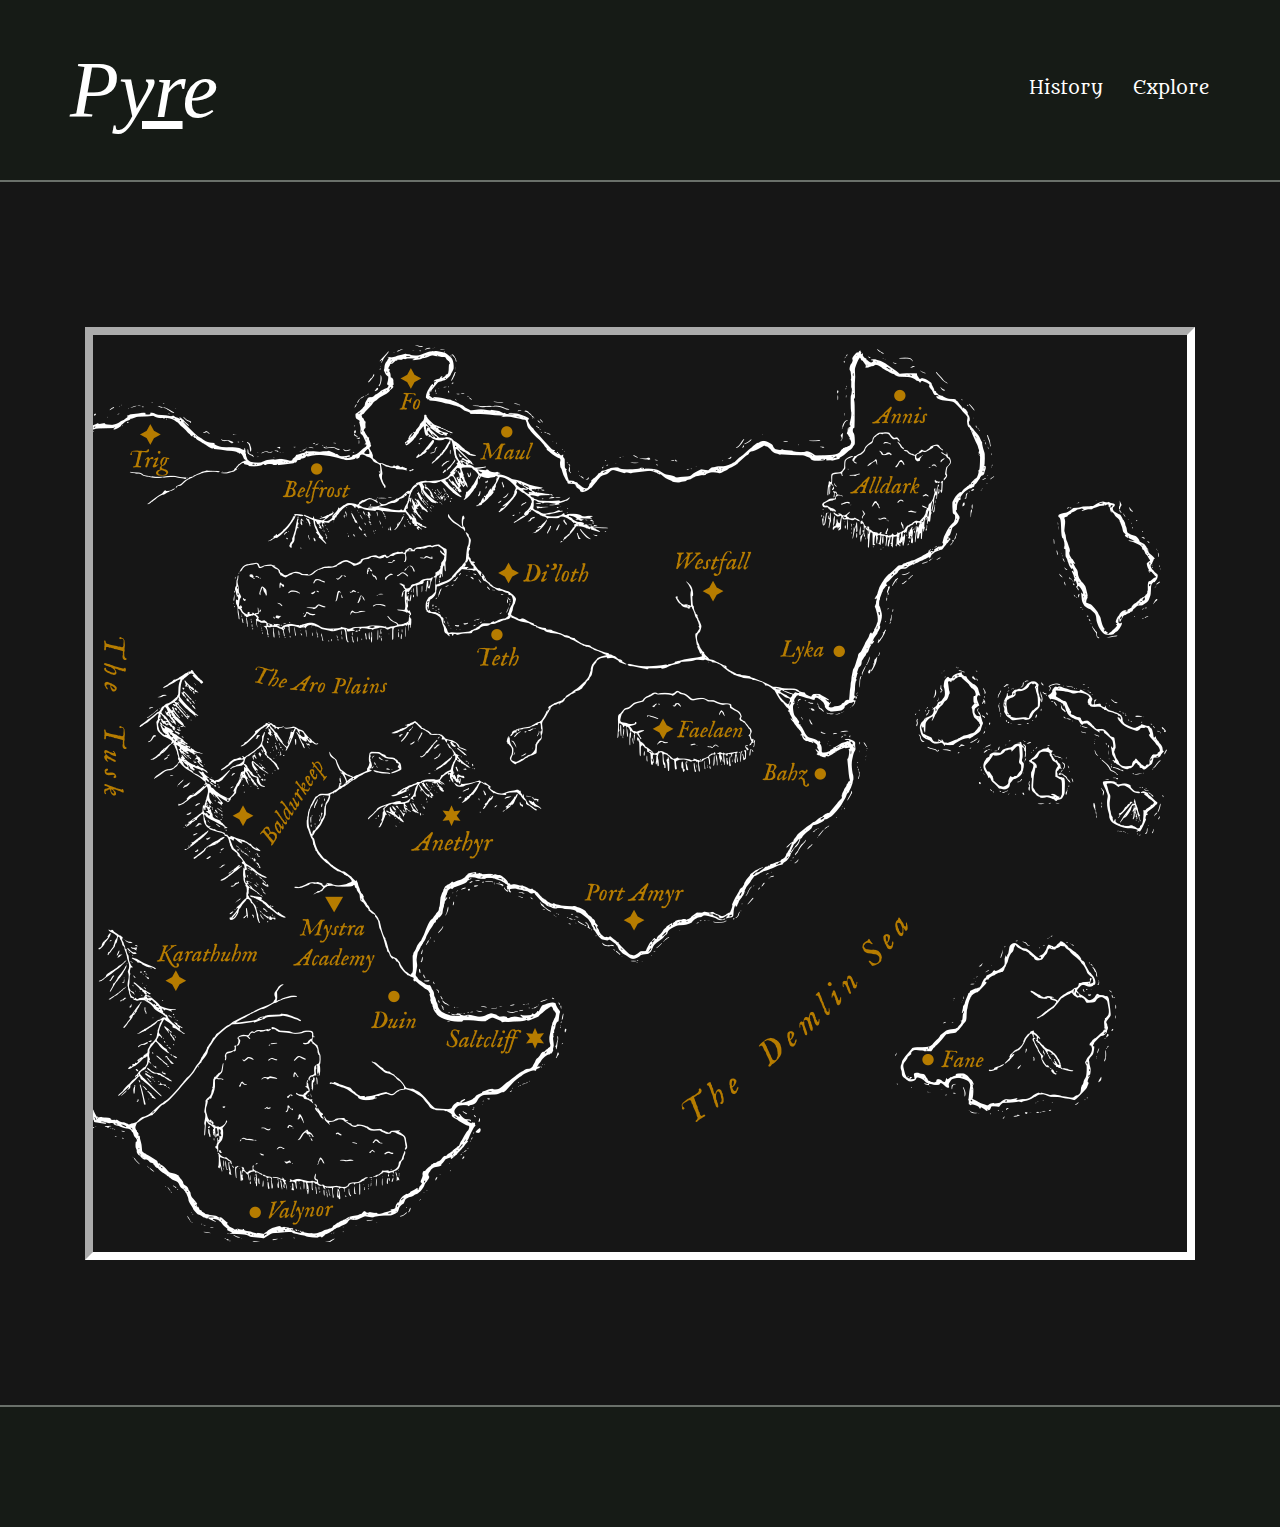
==== index.html @ 96d0a374 "full map and id" ====
<!DOCTYPE html>

<html lang="en">
  
<head>
  <meta name="viewport" content="width=device-width, initial-scale=1.0">
  <meta charset="utf-8">

  <link rel="preconnect" href="https://fonts.gstatic.com">
  <link href="https://fonts.googleapis.com/css2?family=IM+Fell+English&family=Metamorphous&family=Overlock&display=swap" rel="stylesheet"> 

  <title>Welcome to Pyre</title>
  <link rel="stylesheet" href="./style.css">
</head>

<body>
  <header>
    <div class="header-content">
      <h1 class="title">P<u>yr</u>e</h1>
      <ul class="nav-menu">
        <li class="nav-item">History</li>
        <li class="nav-item">Explore</li>
      </ul>
    </div>
  </header> 

  <main class="wrapper">
    <!-- Map element -->
    <div class="pyre-map-container">
      <img src="./images/WorldMapDark_Places(resize).png" class="pyre-map" usemap="#image-map">
      <map name="image-map">
        <area target="" id="trig" alt="trig" coords="22,72,97,139" shape="rect">
        <area target="" id="belfrost" alt="belfrost" coords="181,111,266,167" shape="rect">
        <area target="" id="fo" alt="Fo" coords="297,15,341,78" shape="rect">
        <area target="" id="maul" alt="Maul" coords="379,74,449,124" shape="rect">
        <area target="" id="annis" alt="annis" coords="772,35,845,91" shape="rect">
        <area target="" id="alldark" alt="alldark" coords="743,120,846,164" shape="rect">
        <area target="" id="diloth" alt="di'loth" coords="395,205,511,251" shape="rect">
        <area target="" id="westfall" alt="westfall" coords="569,199,672,269" shape="rect">
        <area target="" id="tusk" alt="tusk" coords="0,268,55,483" shape="rect">
        <area target="" id="aro" alt="aro" coords="134,307,331,375" shape="rect">
        <area target="" id="teth" alt="teth" coords="369,278,443,332" shape="rect">
        <area target="" id="lyka" alt="lyka" coords="667,282,774,326" shape="rect">
        <area target="" id="baldurkeep" alt="baldurkeep" coords="214,398,122,472,187,519,251,422,251,422" shape="poly">
        <area target="" id="anethyr" alt="anethyr" coords="304,450,416,525" shape="rect">
        <area target="" id="faelaen" alt="faelaen" coords="552,366,658,402" shape="rect">
        <area target="" id="bahz" alt="bahz" coords="661,411,746,450" shape="rect">
        <area target="" id="karathuhm" alt="karathuhm" coords="59,594,172,653" shape="rect">
        <area target="" id="mystra" alt="mystra" coords="196,542,287,633" shape="rect">
        <area target="" id="duin" alt="duin" coords="273,640,330,689" shape="rect">
        <area target="" id="saltcliff" alt="saltcliff" coords="344,672,459,719" shape="rect">
        <area target="" id="portAmyr" alt="portAmyr" coords="476,522,605,593" shape="rect">
        <area target="" id="fane" alt="fane" coords="819,696,906,736" shape="rect">
        <area target="" id="valynor" alt="valynor" coords="144,841,253,890" shape="rect">
        <area target="" id="demlinSea" alt="demlinSea" coords="804,540,560,745,609,814,847,592" shape="poly">
      </map>
    </div>
    <!-- Popup -->
    <div class="popup">
      
    </div>
    <div class="popup-bg">
      
    </div>
  </main>
  <footer>

  </footer>
<script src="app.js"></script>
<script src="imageMapResizer.min.js"></script>
<script>imageMapResize();</script>
</body>
</html>
---- style.css ----
/* Body Font - Overlock   */

/* HOMEPAGE */


.wrapper{
    margin-right: auto; 
    margin-left:  auto; 
    max-width: 1140px;
}

body{
    margin: 0px;
    background-color: #161616;
    color: white;
}

header{
    display: flex;
    background-color: #161b16;
    background-image: url("./images/WorldMapDark_Empty_opacity10.svg");
    background-repeat: no-repeat;
    background-size: 175rem;
    background-position: center;
    height: 180px;
    border-bottom: 2px solid #6a706a;
    align-items: center;
}

.header-content{
    display: flex;
    margin-right: auto; 
    margin-left:  auto; 
    width: 1180px;
    align-items: center;
    justify-content: space-between;
}

.title{
    margin:0 20px;
    font-family: 'IM Fell English', serif;
    font-size: 80px;
    font-style:italic;
    font-weight:lighter;
}

.nav-menu{
    display:flex;
    margin: 0 20px;
}

.nav-item{
    list-style: none;
    font-family: 'Metamorphous', cursive;
    margin-left: 30px;
    font-size: 18px;
    border-bottom: 4px solid transparent;
}

.nav-item:hover{
    list-style: none;
    font-family: 'Metamorphous', cursive;
    margin-left: 30px;
    font-size: 18px;
    cursor: pointer;
    border-bottom: 4px solid #b67c00;
}

p{
    font-family: 'Overlock', cursive;
    font-size: 18px;
}

footer{
    display: flex;
    background-color: #161b16;
    background-image: url("./images/WorldMapDark_Empty_opacity10.svg");
    background-repeat: no-repeat;
    background-size: 150rem;
    background-position: right;
    height: 120px;
    border-top: 2px solid #6a706a;
    align-items: center;
}

.pyre-map-container{    
    display: flex;
    margin: 140px 30px;
    justify-content: center;
}

.pyre-map{
    max-width: 100%;
    margin: 5px;
    padding:10px 20px 10px 0;
    border: 8px inset white;
}

area{
    cursor:pointer;
}
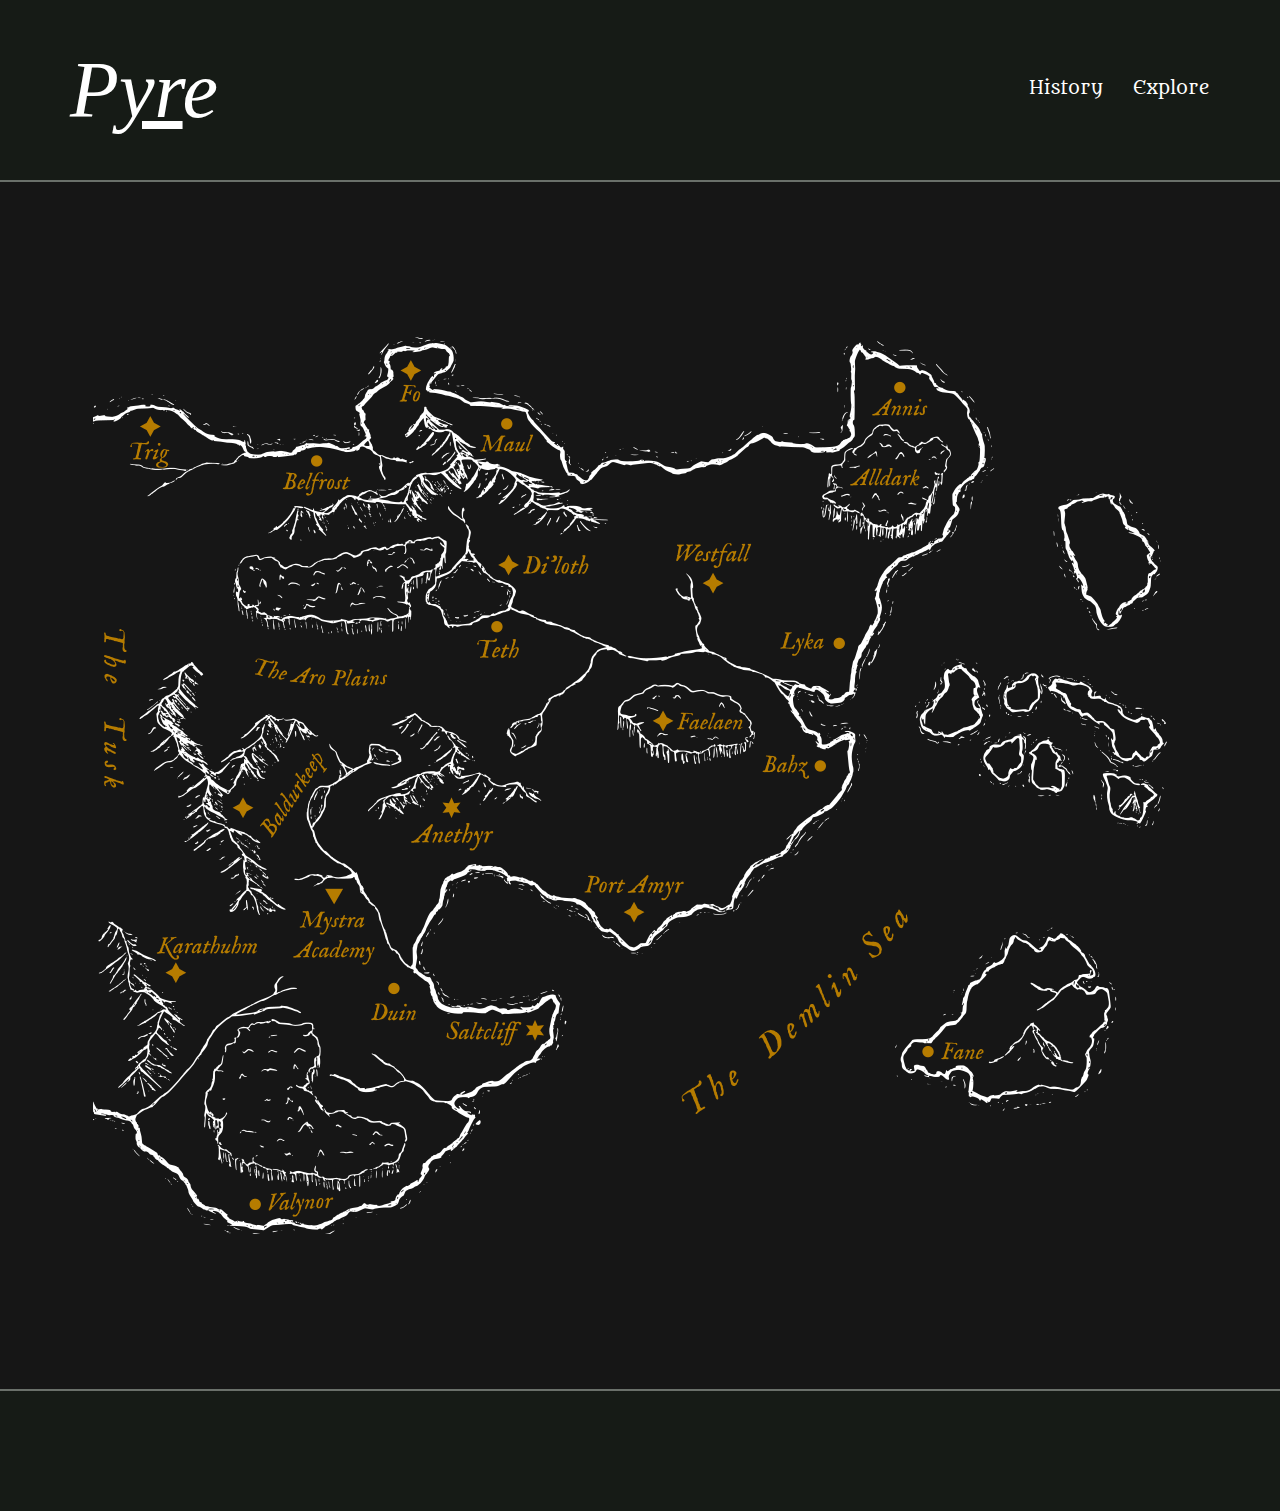
==== commit f2779116: "popup working" ====
--- a/index.html
+++ b/index.html
@@ -56,11 +56,22 @@
       </map>
     </div>
     <!-- Popup -->
-    <div class="popup">
-      
-    </div>
-    <div class="popup-bg">
-      
+    <div class="popup-overlay">
+      <div class="popup">
+        <h4 id="close-btn">X</h4>
+        <h3>Test</h3> 
+        <p>Lorem ipsum dolor sit amet, consectetur adipiscing elit, sed do eiusmod 
+          tempor incididunt ut labore et dolore magna aliqua. At lectus urna duis 
+          convallis convallis tellus id. Odio tempor orci dapibus ultrices. Duis ut
+          diam quam nulla porttitor massa. Rhoncus aenean vel elit scelerisque mauris 
+          pellentesque. At consectetur lorem donec massa sapien. Velit ut tortor pretium 
+          viverra suspendisse potenti. Justo laoreet sit amet cursus sit amet. Nam 
+          libero justo laoreet sit amet cursus sit amet. A diam maecenas sed enim ut. 
+          Cursus vitae congue mauris rhoncus aenean vel elit. Morbi tristique senectus 
+          et netus et. Lacus suspendisse faucibus interdum posuere lorem ipsum. 
+          Pellentesque habitant morbi tristique senectus et netus et malesuada fames. 
+          Enim tortor at auctor urna nunc. Facilisi etiam dignissim diam quis enim.</p>
+      </div>
     </div>
   </main>
   <footer>
--- a/style.css
+++ b/style.css
@@ -66,6 +66,12 @@
     border-bottom: 4px solid #b67c00;
 }
 
+h3{
+    font-family: 'Metamorphous', cursive;
+    color: #b67c00;
+    font-size: 1.3em;
+}
+
 p{
     font-family: 'Overlock', cursive;
     font-size: 18px;
@@ -83,9 +89,10 @@
     align-items: center;
 }
 
+/* Map Section */
 .pyre-map-container{    
     display: flex;
-    margin: 140px 30px;
+    margin: 140px 10px;
     justify-content: center;
 }
 
@@ -93,10 +100,47 @@
     max-width: 100%;
     margin: 5px;
     padding:10px 20px 10px 0;
-    border: 8px inset white;
+    /* border: 8px inset white; */
 }
 
 area{
     cursor:pointer;
 }
 
+/* Popup and Overlay */
+
+.popup-overlay{
+    display: flex;
+    justify-content: center;
+    align-items: center;
+    position: fixed;
+    width: 100%;
+    height: 100vh;
+    top: 0;
+    left: 0;
+    background-color:rgba(0,0,0,.5);
+    visibility: hidden;
+}
+
+.overlay-active{
+    visibility: visible;
+}
+
+.popup{
+    background-color: #242424;
+    color: white;
+    width: 30%;
+    height: auto;
+    padding: 5px 45px 50px 45px;
+    border-radius: 2%;
+    border: 1px;
+    border-color: white;
+    box-shadow: 0 4px 8px 0 rgba(0,0,0,0.2),0 6px 20px 0 rgba(0,0,0,0.19);
+}
+
+#close-btn{
+    font-family: sans-serif;
+    text-align: right;
+    color: rgb(180, 180, 180);
+    cursor: pointer;
+}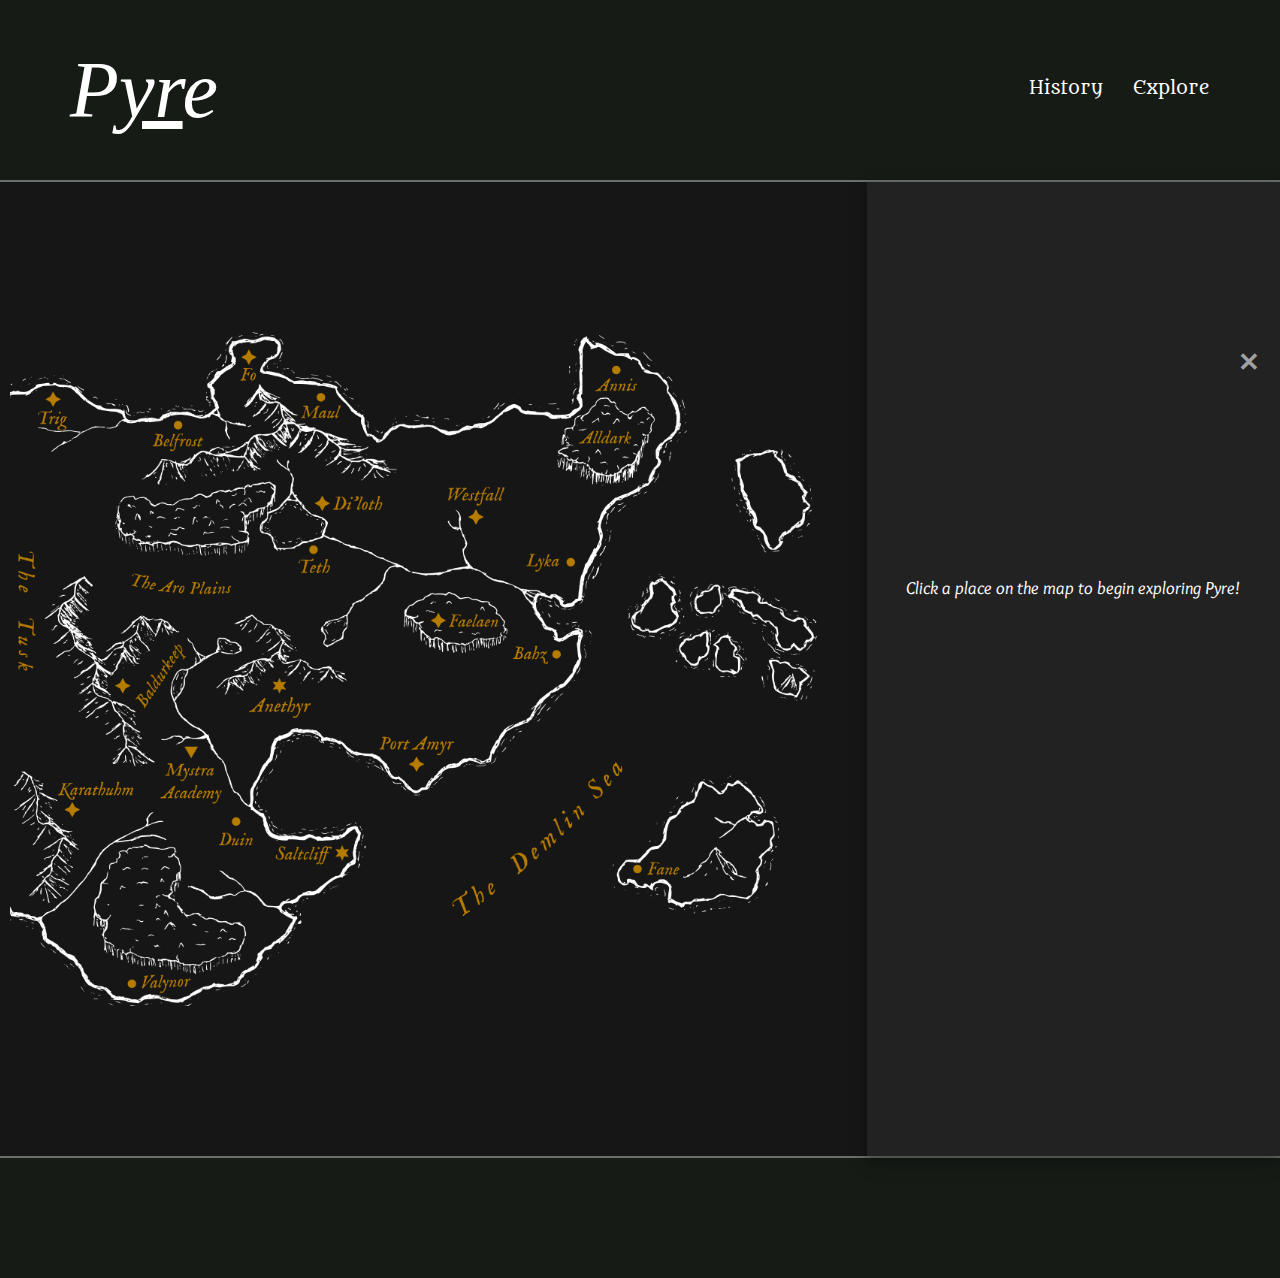
==== commit 8ce152c6: "removed popups, now content displays as sidebar" ====
--- a/index.html
+++ b/index.html
@@ -55,23 +55,13 @@
         <area target="" id="demlinSea" alt="demlinSea" coords="804,540,560,745,609,814,847,592" shape="poly">
       </map>
     </div>
-    <!-- Popup -->
-    <div class="popup-overlay">
-      <div class="popup">
-        <h4 id="close-btn">X</h4>
-        <h3>Test</h3> 
-        <p>Lorem ipsum dolor sit amet, consectetur adipiscing elit, sed do eiusmod 
-          tempor incididunt ut labore et dolore magna aliqua. At lectus urna duis 
-          convallis convallis tellus id. Odio tempor orci dapibus ultrices. Duis ut
-          diam quam nulla porttitor massa. Rhoncus aenean vel elit scelerisque mauris 
-          pellentesque. At consectetur lorem donec massa sapien. Velit ut tortor pretium 
-          viverra suspendisse potenti. Justo laoreet sit amet cursus sit amet. Nam 
-          libero justo laoreet sit amet cursus sit amet. A diam maecenas sed enim ut. 
-          Cursus vitae congue mauris rhoncus aenean vel elit. Morbi tristique senectus 
-          et netus et. Lacus suspendisse faucibus interdum posuere lorem ipsum. 
-          Pellentesque habitant morbi tristique senectus et netus et malesuada fames. 
-          Enim tortor at auctor urna nunc. Facilisi etiam dignissim diam quis enim.</p>
+    <!-- Side Panel -->
+    <div class="sidebar-container"> 
+      <h4 class="close-btn">✕</h4>
+      <div class="sidebar-content">
+        <p class="placeholder"><em>Click a place on the map to begin exploring Pyre!</em></p>
       </div>
+      
     </div>
   </main>
   <footer>
--- a/style.css
+++ b/style.css
@@ -1,13 +1,6 @@
 /* Body Font - Overlock   */
 
 /* HOMEPAGE */
-
-
-.wrapper{
-    margin-right: auto; 
-    margin-left:  auto; 
-    max-width: 1140px;
-}
 
 body{
     margin: 0px;
@@ -15,10 +8,16 @@
     color: white;
 }
 
+.wrapper{
+    display: grid;
+    grid-template-columns: 2fr 1fr;
+    column-gap: 40px;
+}
+
 header{
     display: flex;
     background-color: #161b16;
-    background-image: url("./images/WorldMapDark_Empty_opacity10.svg");
+    background-image: url("./images/WorldMapDark_Empty_opacity10.png");
     background-repeat: no-repeat;
     background-size: 175rem;
     background-position: center;
@@ -80,7 +79,7 @@
 footer{
     display: flex;
     background-color: #161b16;
-    background-image: url("./images/WorldMapDark_Empty_opacity10.svg");
+    background-image: url("./images/WorldMapDark_Empty_opacity10.png");
     background-repeat: no-repeat;
     background-size: 150rem;
     background-position: right;
@@ -93,12 +92,11 @@
 .pyre-map-container{    
     display: flex;
     margin: 140px 10px;
-    justify-content: center;
+    justify-content: left;
 }
 
 .pyre-map{
     max-width: 100%;
-    margin: 5px;
     padding:10px 20px 10px 0;
     /* border: 8px inset white; */
 }
@@ -107,8 +105,65 @@
     cursor:pointer;
 }
 
-/* Popup and Overlay */
-
+/* Sidebar */
+.sidebar-container{
+    background-color: #222222;
+    padding: 40% 30px 100px 30px;
+    box-shadow: 0 4px 8px 0 rgba(0,0,0,0.2),0 6px 20px 0 rgba(0,0,0,0.19);
+}
+
+.sidebar-content{
+    
+}
+
+.close-btn{
+    font-family: sans-serif;
+    text-align: right;
+    color: rgb(160, 160, 160);
+    cursor: pointer;
+    margin: 0 -10px 0 0;
+    font-size: 1.6em;
+}
+
+.close-btn:hover{
+    font-family: sans-serif;
+    text-align: right;
+    color: white;
+    cursor: pointer;
+} 
+
+.placeholder{
+    margin-top: 200px;
+    text-align: center;
+}
+
+
+
+@media only screen and (max-width: 1500px) {
+    .popup{
+        width: 40%;
+    }
+} 
+
+
+@media only screen and (max-width: 1000px) {
+    .popup{
+        width: 60%;
+    }
+} 
+
+
+@media only screen and (max-width: 600px) {
+    .popup{
+        width: 70%;
+    }
+} 
+
+
+
+
+
+/* Popup and Overlay
 .popup-overlay{
     display: flex;
     justify-content: center;
@@ -127,13 +182,12 @@
 }
 
 .popup{
-    background-color: #242424;
+    background-color: #222222;
     color: white;
     width: 30%;
     height: auto;
     padding: 5px 45px 50px 45px;
-    border-radius: 2%;
-    border: 1px;
+    border-radius: 15px;
     border-color: white;
     box-shadow: 0 4px 8px 0 rgba(0,0,0,0.2),0 6px 20px 0 rgba(0,0,0,0.19);
 }
@@ -143,4 +197,13 @@
     text-align: right;
     color: rgb(180, 180, 180);
     cursor: pointer;
-}+    margin: 10px -25px 0 0;
+    font-size: 1.4em;
+}
+
+#close-btn:hover{
+    font-family: sans-serif;
+    text-align: right;
+    color: rgb(129, 129, 129);
+    cursor: pointer;
+} */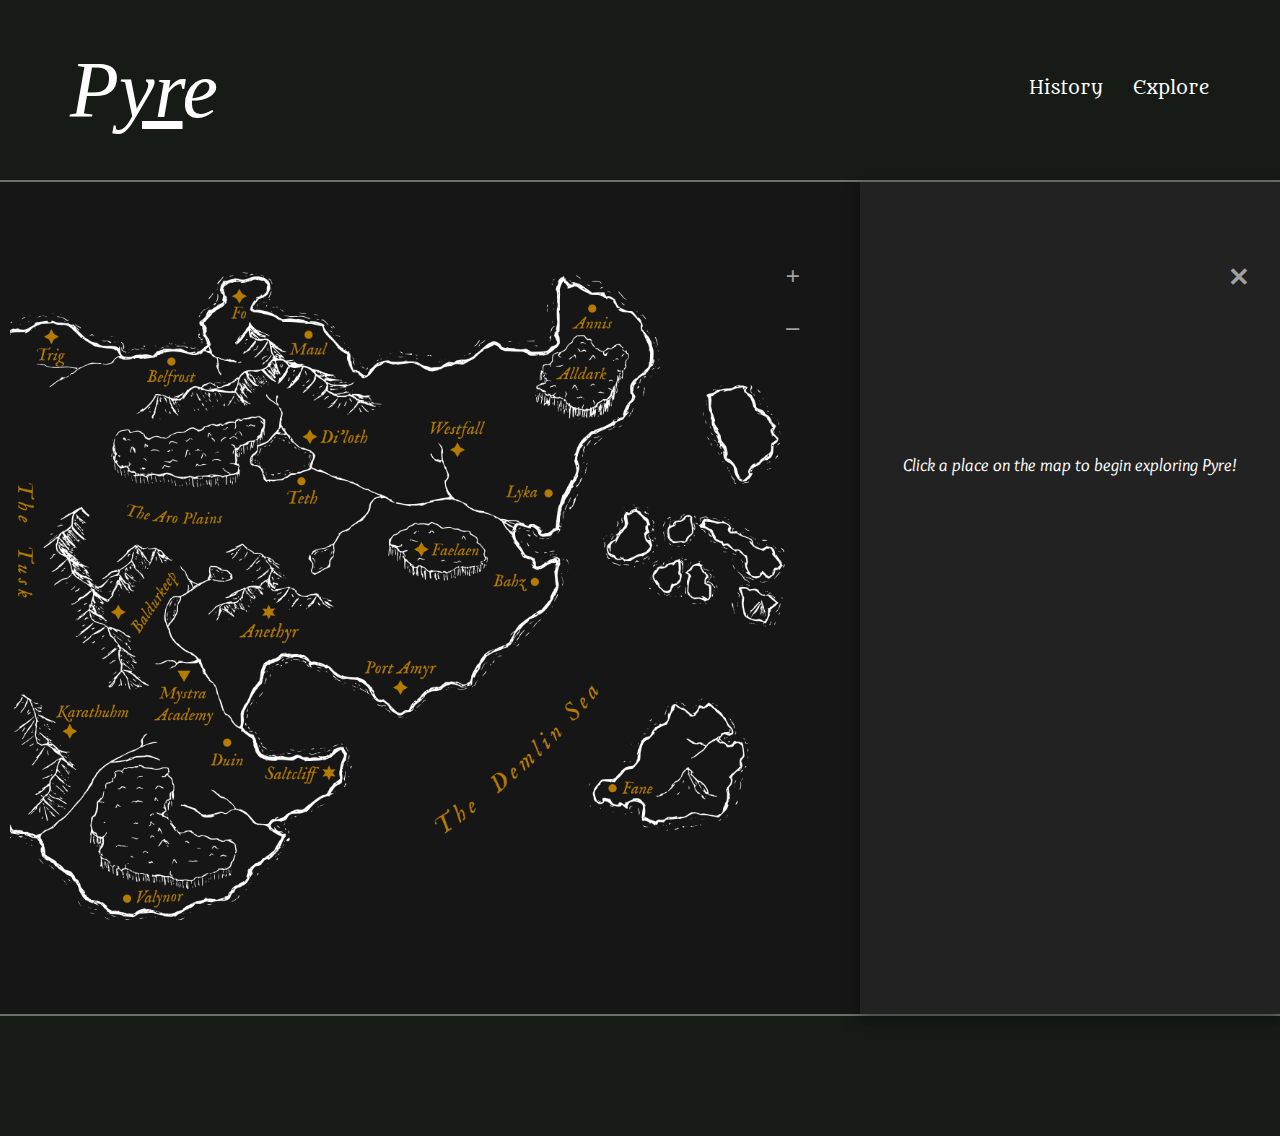
==== commit b29c1875: "syncing" ====
--- a/index.html
+++ b/index.html
@@ -27,34 +27,42 @@
   <main class="wrapper">
     <!-- Map element -->
     <div class="pyre-map-container">
-      <img src="./images/WorldMapDark_Places(resize).png" class="pyre-map" usemap="#image-map">
-      <map name="image-map">
-        <area target="" id="trig" alt="trig" coords="22,72,97,139" shape="rect">
-        <area target="" id="belfrost" alt="belfrost" coords="181,111,266,167" shape="rect">
-        <area target="" id="fo" alt="Fo" coords="297,15,341,78" shape="rect">
-        <area target="" id="maul" alt="Maul" coords="379,74,449,124" shape="rect">
-        <area target="" id="annis" alt="annis" coords="772,35,845,91" shape="rect">
-        <area target="" id="alldark" alt="alldark" coords="743,120,846,164" shape="rect">
-        <area target="" id="diloth" alt="di'loth" coords="395,205,511,251" shape="rect">
-        <area target="" id="westfall" alt="westfall" coords="569,199,672,269" shape="rect">
-        <area target="" id="tusk" alt="tusk" coords="0,268,55,483" shape="rect">
-        <area target="" id="aro" alt="aro" coords="134,307,331,375" shape="rect">
-        <area target="" id="teth" alt="teth" coords="369,278,443,332" shape="rect">
-        <area target="" id="lyka" alt="lyka" coords="667,282,774,326" shape="rect">
-        <area target="" id="baldurkeep" alt="baldurkeep" coords="214,398,122,472,187,519,251,422,251,422" shape="poly">
-        <area target="" id="anethyr" alt="anethyr" coords="304,450,416,525" shape="rect">
-        <area target="" id="faelaen" alt="faelaen" coords="552,366,658,402" shape="rect">
-        <area target="" id="bahz" alt="bahz" coords="661,411,746,450" shape="rect">
-        <area target="" id="karathuhm" alt="karathuhm" coords="59,594,172,653" shape="rect">
-        <area target="" id="mystra" alt="mystra" coords="196,542,287,633" shape="rect">
-        <area target="" id="duin" alt="duin" coords="273,640,330,689" shape="rect">
-        <area target="" id="saltcliff" alt="saltcliff" coords="344,672,459,719" shape="rect">
-        <area target="" id="portAmyr" alt="portAmyr" coords="476,522,605,593" shape="rect">
-        <area target="" id="fane" alt="fane" coords="819,696,906,736" shape="rect">
-        <area target="" id="valynor" alt="valynor" coords="144,841,253,890" shape="rect">
-        <area target="" id="demlinSea" alt="demlinSea" coords="804,540,560,745,609,814,847,592" shape="poly">
-      </map>
+      <div class="img-container">
+        <img src="./images/WorldMapDark_Places(resize).png" class="pyre-map" usemap="#image-map">
+        <map name="image-map">
+          <area target="" id="trig" alt="trig" coords="22,72,97,139" shape="rect">
+          <area target="" id="belfrost" alt="belfrost" coords="181,111,266,167" shape="rect">
+          <area target="" id="fo" alt="Fo" coords="297,15,341,78" shape="rect">
+          <area target="" id="maul" alt="Maul" coords="379,74,449,124" shape="rect">
+          <area target="" id="annis" alt="annis" coords="772,35,845,91" shape="rect">
+          <area target="" id="alldark" alt="alldark" coords="743,120,846,164" shape="rect">
+          <area target="" id="diloth" alt="di'loth" coords="395,205,511,251" shape="rect">
+          <area target="" id="westfall" alt="westfall" coords="569,199,672,269" shape="rect">
+          <area target="" id="tusk" alt="tusk" coords="0,268,55,483" shape="rect">
+          <area target="" id="aro" alt="aro" coords="134,307,331,375" shape="rect">
+          <area target="" id="teth" alt="teth" coords="369,278,443,332" shape="rect">
+          <area target="" id="lyka" alt="lyka" coords="667,282,774,326" shape="rect">
+          <area target="" id="baldurkeep" alt="baldurkeep" coords="214,398,122,472,187,519,251,422,251,422" shape="poly">
+          <area target="" id="anethyr" alt="anethyr" coords="304,450,416,525" shape="rect">
+          <area target="" id="faelaen" alt="faelaen" coords="552,366,658,402" shape="rect">
+          <area target="" id="bahz" alt="bahz" coords="661,411,746,450" shape="rect">
+          <area target="" id="karathuhm" alt="karathuhm" coords="59,594,172,653" shape="rect">
+          <area target="" id="mystra" alt="mystra" coords="196,542,287,633" shape="rect">
+          <area target="" id="duin" alt="duin" coords="273,640,330,689" shape="rect">
+          <area target="" id="saltcliff" alt="saltcliff" coords="344,672,459,719" shape="rect">
+          <area target="" id="portAmyr" alt="portAmyr" coords="476,522,605,593" shape="rect">
+          <area target="" id="fane" alt="fane" coords="819,696,906,736" shape="rect">
+          <area target="" id="valynor" alt="valynor" coords="144,841,253,890" shape="rect">
+          <area target="" id="demlinSea" alt="demlinSea" coords="804,540,560,745,609,814,847,592" shape="poly">
+        </map>
+      </div>
+      <!-- Zoom and minimize -->
+      <div class="zoom-container">
+        <h4 class="zoom-in">+</h4>
+        <h4 class="zoom-out">–</h4>
+      </div>
     </div>
+    
     <!-- Side Panel -->
     <div class="sidebar-container"> 
       <h4 class="close-btn">✕</h4>
--- a/style.css
+++ b/style.css
@@ -11,7 +11,8 @@
 .wrapper{
     display: grid;
     grid-template-columns: 2fr 1fr;
-    column-gap: 40px;
+    column-gap: 20px;
+    justify-content: center;
 }
 
 header{
@@ -91,29 +92,60 @@
 /* Map Section */
 .pyre-map-container{    
     display: flex;
-    margin: 140px 10px;
+    margin: 80px 0 80px 10px;
     justify-content: left;
+    padding-right: 40px;
 }
 
 .pyre-map{
-    max-width: 100%;
-    padding:10px 20px 10px 0;
+    width: 100%;
+    padding:10px 0 10px 0;
     /* border: 8px inset white; */
 }
 
 area{
     cursor:pointer;
+}
+
+/* zoom icons */
+.zoom-container{
+    position: static;
+    display: flex;
+    flex-direction: column;
+    align-items: center;
+}
+
+.zoom-in{
+    cursor: pointer;
+    font-size: 1.6em;
+    margin: 0;
+    color: rgb(160, 160, 160);
+}
+
+.zoom-out{
+    cursor: pointer;
+    font-size: 1.6em;
+    color: rgb(160, 160, 160);
+    margin-top: 20px;
+}
+
+.zoom-in:hover{
+    color: white;
+}
+
+.zoom-out:hover{
+    color: white;
 }
 
 /* Sidebar */
 .sidebar-container{
     background-color: #222222;
-    padding: 40% 30px 100px 30px;
+    padding: 80px 30px 0 30px;
     box-shadow: 0 4px 8px 0 rgba(0,0,0,0.2),0 6px 20px 0 rgba(0,0,0,0.19);
 }
 
 .sidebar-content{
-    
+  
 }
 
 .close-btn{
@@ -121,7 +153,7 @@
     text-align: right;
     color: rgb(160, 160, 160);
     cursor: pointer;
-    margin: 0 -10px 0 0;
+    margin: 0 0 0 0;
     font-size: 1.6em;
 }
 
@@ -133,7 +165,7 @@
 } 
 
 .placeholder{
-    margin-top: 200px;
+    padding-top: 40%;
     text-align: center;
 }
 
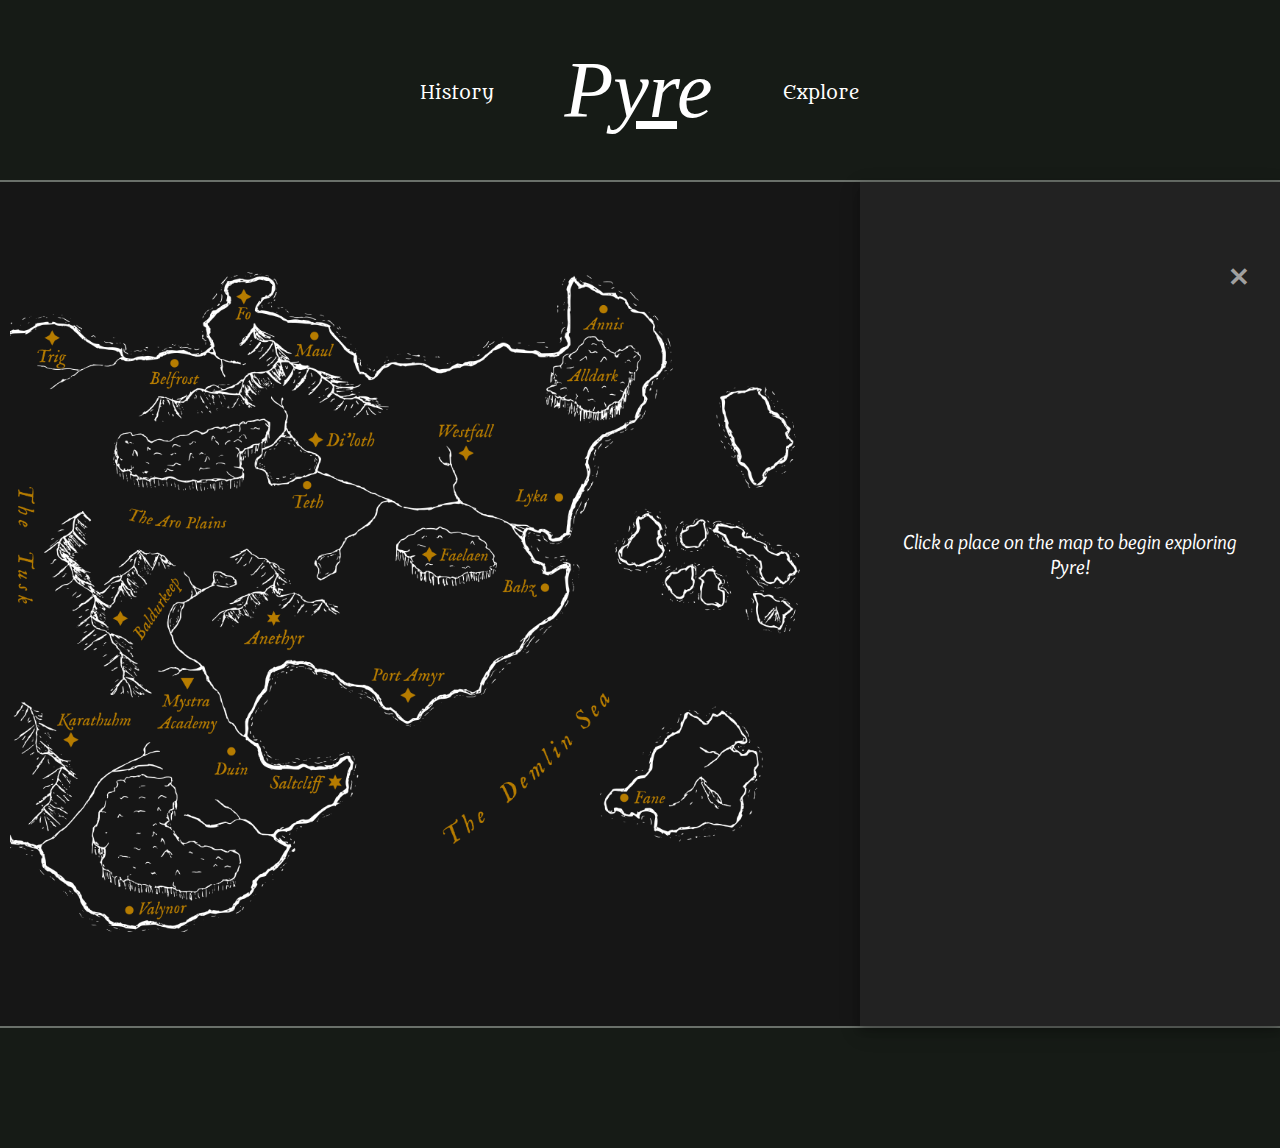
==== commit 15d0c5e3: "place info" ====
--- a/index.html
+++ b/index.html
@@ -16,15 +16,17 @@
 <body>
   <header>
     <div class="header-content">
-      <h1 class="title">P<u>yr</u>e</h1>
-      <ul class="nav-menu">
-        <li class="nav-item">History</li>
-        <li class="nav-item">Explore</li>
-      </ul>
+        <ul class="nav-menu">
+            <li class="nav-item"><a href="history.html">History</a></li>
+        </ul>
+        <h1 class="title"><a href="index.html">P<u>yr</u>e</a></h1>
+        <ul class="nav-menu">
+            <li class="nav-item">Explore</li>
+        </ul>
     </div>
   </header> 
 
-  <main class="wrapper">
+  <main class="wrapper-home">
     <!-- Map element -->
     <div class="pyre-map-container">
       <div class="img-container">
@@ -50,19 +52,19 @@
           <area target="" id="mystra" alt="mystra" coords="196,542,287,633" shape="rect">
           <area target="" id="duin" alt="duin" coords="273,640,330,689" shape="rect">
           <area target="" id="saltcliff" alt="saltcliff" coords="344,672,459,719" shape="rect">
-          <area target="" id="portAmyr" alt="portAmyr" coords="476,522,605,593" shape="rect">
+          <area target="" id="amyr" alt="portAmyr" coords="476,522,605,593" shape="rect">
           <area target="" id="fane" alt="fane" coords="819,696,906,736" shape="rect">
           <area target="" id="valynor" alt="valynor" coords="144,841,253,890" shape="rect">
-          <area target="" id="demlinSea" alt="demlinSea" coords="804,540,560,745,609,814,847,592" shape="poly">
+          <area target="" id="demlin" alt="demlinSea" coords="804,540,560,745,609,814,847,592" shape="poly">
         </map>
       </div>
-      <!-- Zoom and minimize -->
-      <div class="zoom-container">
+
+    <!-- Zoom and minimize -->
+      <!-- <div class="zoom-container">
         <h4 class="zoom-in">+</h4>
         <h4 class="zoom-out">–</h4>
-      </div>
+      </div> -->
     </div>
-    
     <!-- Side Panel -->
     <div class="sidebar-container"> 
       <h4 class="close-btn">✕</h4>
@@ -76,6 +78,7 @@
 
   </footer>
 <script src="app.js"></script>
+<!-- Scaling map library -->
 <script src="imageMapResizer.min.js"></script>
 <script>imageMapResize();</script>
 </body>
--- a/style.css
+++ b/style.css
@@ -8,7 +8,7 @@
     color: white;
 }
 
-.wrapper{
+.wrapper-home{
     display: grid;
     grid-template-columns: 2fr 1fr;
     column-gap: 20px;
@@ -33,11 +33,11 @@
     margin-left:  auto; 
     width: 1180px;
     align-items: center;
-    justify-content: space-between;
+    justify-content: center;
 }
 
 .title{
-    margin:0 20px;
+    margin:0;
     font-family: 'IM Fell English', serif;
     font-size: 80px;
     font-style:italic;
@@ -45,14 +45,15 @@
 }
 
 .nav-menu{
-    display:flex;
-    margin: 0 20px;
+    display: flex;
+    padding: 0;
 }
 
 .nav-item{
     list-style: none;
     font-family: 'Metamorphous', cursive;
-    margin-left: 30px;
+    margin: 0 70px;
+    padding: 10px 0 0 0;
     font-size: 18px;
     border-bottom: 4px solid transparent;
 }
@@ -60,21 +61,40 @@
 .nav-item:hover{
     list-style: none;
     font-family: 'Metamorphous', cursive;
-    margin-left: 30px;
+    margin: 0 70px;
     font-size: 18px;
     cursor: pointer;
     border-bottom: 4px solid #b67c00;
 }
 
+h1 a{
+    text-decoration: none;
+    color: white;
+}
+    
+
+li a{
+    text-decoration: none;
+    color: white;
+}
+
 h3{
     font-family: 'Metamorphous', cursive;
     color: #b67c00;
+    font-size: 1.5em;
+    margin-bottom: 5px;
+}
+
+h4{
+    font-family: 'Metamorphous', cursive;
+    color: white;
+    font-size: 1.1em;
+    margin-top: 12px;
+}
+
+p{
+    font-family:'Overlock', sans-serif;
     font-size: 1.3em;
-}
-
-p{
-    font-family: 'Overlock', cursive;
-    font-size: 18px;
 }
 
 footer{
@@ -144,10 +164,6 @@
     box-shadow: 0 4px 8px 0 rgba(0,0,0,0.2),0 6px 20px 0 rgba(0,0,0,0.19);
 }
 
-.sidebar-content{
-  
-}
-
 .close-btn{
     font-family: sans-serif;
     text-align: right;
@@ -165,7 +181,7 @@
 } 
 
 .placeholder{
-    padding-top: 40%;
+    padding-top: 60%;
     text-align: center;
 }
 
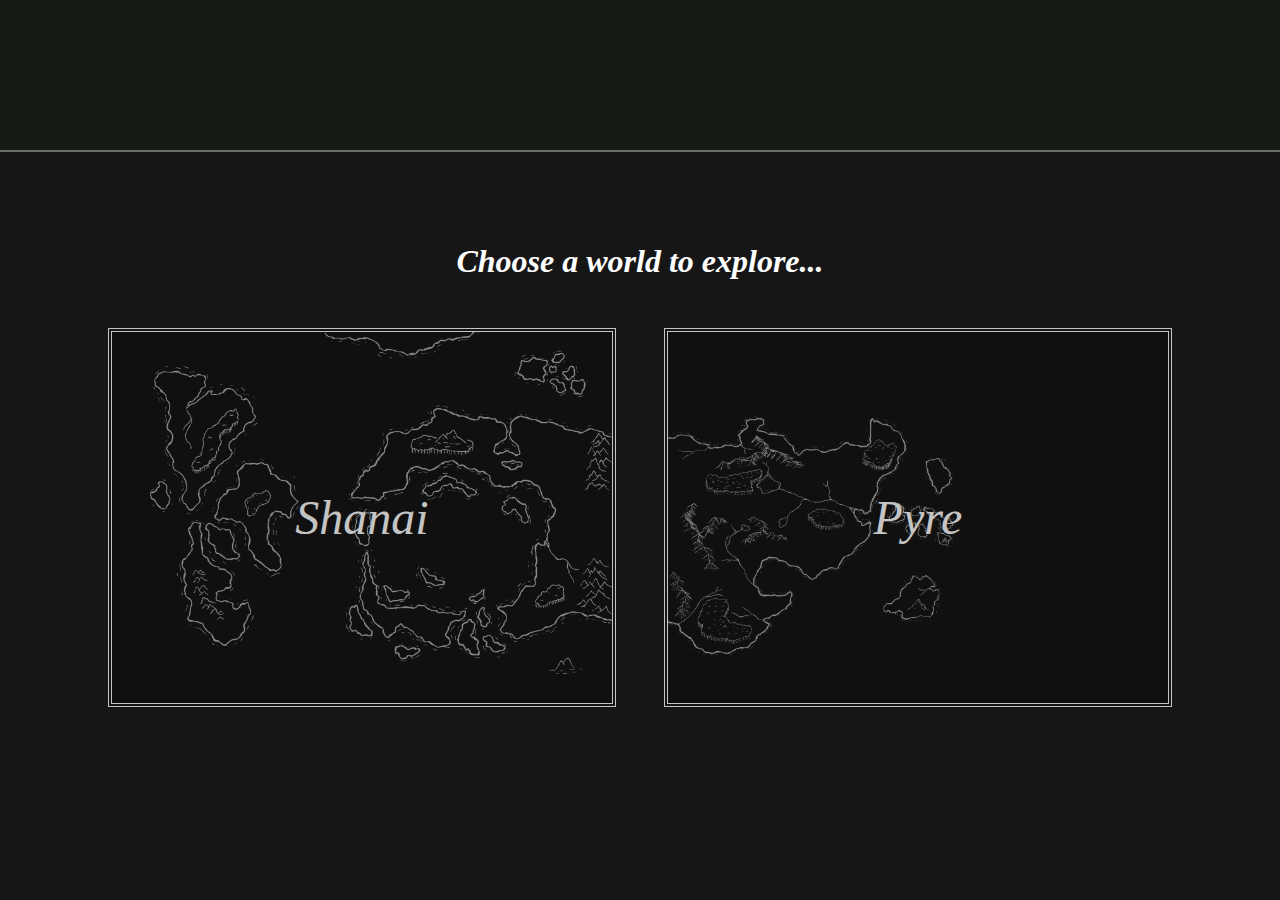
==== commit eedec056: "add continent of shanai" ====
--- a/index.html
+++ b/index.html
@@ -1,85 +1,50 @@
 <!DOCTYPE html>
 
 <html lang="en">
-  
-<head>
-  <meta name="viewport" content="width=device-width, initial-scale=1.0">
-  <meta charset="utf-8">
+  <head>
+    <link rel="icon" type="image/png" href="./images/favicon.png" />
+    <meta name="viewport" content="width=device-width, initial-scale=1.0" />
+    <meta charset="utf-8" />
 
-  <link rel="preconnect" href="https://fonts.gstatic.com">
-  <link href="https://fonts.googleapis.com/css2?family=IM+Fell+English&family=Metamorphous&family=Overlock&display=swap" rel="stylesheet"> 
+    <link rel="preconnect" href="https://fonts.gstatic.com" />
+    <link
+      href="https://fonts.googleapis.com/css2?family=IM+Fell+English&family=Metamorphous&family=Overlock&display=swap"
+      rel="stylesheet"
+    />
 
-  <title>Welcome to Pyre</title>
-  <link rel="stylesheet" href="./style.css">
-</head>
+    <title>Welcome to Pyre</title>
+    <link rel="stylesheet" href="./style.css" />
+  </head>
 
-<body>
-  <header>
-    <div class="header-content">
-        <ul class="nav-menu">
-            <li class="nav-item"><a href="history.html">History</a></li>
-        </ul>
-        <h1 class="title"><a href="index.html">P<u>yr</u>e</a></h1>
-        <ul class="nav-menu">
-            <li class="nav-item">Explore</li>
-        </ul>
-    </div>
-  </header> 
+  <body>
+    <header>
+      <div class="header-content">
+        <!-- <h1 class="title"><a href="index.html">P<u>yr</u>e</a></h1> -->
+      </div>
+    </header>
 
-  <main class="wrapper-home">
-    <!-- Map element -->
-    <div class="pyre-map-container">
-      <div class="img-container">
-        <img src="./images/WorldMapDark_Places(resize).png" class="pyre-map" usemap="#image-map">
-        <map name="image-map">
-          <area target="" id="trig" alt="trig" coords="22,72,97,139" shape="rect">
-          <area target="" id="belfrost" alt="belfrost" coords="181,111,266,167" shape="rect">
-          <area target="" id="fo" alt="Fo" coords="297,15,341,78" shape="rect">
-          <area target="" id="maul" alt="Maul" coords="379,74,449,124" shape="rect">
-          <area target="" id="annis" alt="annis" coords="772,35,845,91" shape="rect">
-          <area target="" id="alldark" alt="alldark" coords="743,120,846,164" shape="rect">
-          <area target="" id="diloth" alt="di'loth" coords="395,205,511,251" shape="rect">
-          <area target="" id="westfall" alt="westfall" coords="569,199,672,269" shape="rect">
-          <area target="" id="tusk" alt="tusk" coords="0,268,55,483" shape="rect">
-          <area target="" id="aro" alt="aro" coords="134,307,331,375" shape="rect">
-          <area target="" id="teth" alt="teth" coords="369,278,443,332" shape="rect">
-          <area target="" id="lyka" alt="lyka" coords="667,282,774,326" shape="rect">
-          <area target="" id="baldurkeep" alt="baldurkeep" coords="214,398,122,472,187,519,251,422,251,422" shape="poly">
-          <area target="" id="anethyr" alt="anethyr" coords="304,450,416,525" shape="rect">
-          <area target="" id="faelaen" alt="faelaen" coords="552,366,658,402" shape="rect">
-          <area target="" id="bahz" alt="bahz" coords="661,411,746,450" shape="rect">
-          <area target="" id="karathuhm" alt="karathuhm" coords="59,594,172,653" shape="rect">
-          <area target="" id="mystra" alt="mystra" coords="196,542,287,633" shape="rect">
-          <area target="" id="duin" alt="duin" coords="273,640,330,689" shape="rect">
-          <area target="" id="saltcliff" alt="saltcliff" coords="344,672,459,719" shape="rect">
-          <area target="" id="amyr" alt="portAmyr" coords="476,522,605,593" shape="rect">
-          <area target="" id="fane" alt="fane" coords="819,696,906,736" shape="rect">
-          <area target="" id="valynor" alt="valynor" coords="144,841,253,890" shape="rect">
-          <area target="" id="demlin" alt="demlinSea" coords="804,540,560,745,609,814,847,592" shape="poly">
-        </map>
+    <main id="select-world-container">
+      <h2>Choose a world to explore...</h2>
+      <div id="select-world">
+        <div class="map-select-container">
+          <a href="./shanai/index.html">
+            <div class="select-nameplate">Shanai</div>
+          </a>
+          <img src="./images/shanai/shanai_geography_small.png" alt="shanai" />
+        </div>
+        <div class="map-select-container">
+          <a href="./pyre/index.html">
+            <div class="select-nameplate">Pyre</div>
+          </a>
+          <img src="./images/WorldMapDark_Places_empty_small.png" alt="pyre" />
+        </div>
       </div>
-
-    <!-- Zoom and minimize -->
-      <!-- <div class="zoom-container">
-        <h4 class="zoom-in">+</h4>
-        <h4 class="zoom-out">–</h4>
-      </div> -->
-    </div>
-    <!-- Side Panel -->
-    <div class="sidebar-container"> 
-      <h4 class="close-btn">✕</h4>
-      <div class="sidebar-content">
-        <p class="placeholder"><em>Click a place on the map to begin exploring Pyre!</em></p>
-      </div>
-      
-    </div>
-  </main>
-  <footer>
-
-  </footer>
-<script src="app.js"></script>
-<!-- Scaling map library -->
-<script src="imageMapResizer.min.js"></script>
-<script>imageMapResize();</script>
-</body>
-</html>+    </main>
+    <script src="app.js"></script>
+    <!-- Scaling map library -->
+    <script src="imageMapResizer.min.js"></script>
+    <script>
+      imageMapResize();
+    </script>
+  </body>
+</html>
--- a/style.css
+++ b/style.css
@@ -2,214 +2,362 @@
 
 /* HOMEPAGE */
 
-body{
-    margin: 0px;
-    background-color: #161616;
-    color: white;
-}
-
-.wrapper-home{
-    display: grid;
-    grid-template-columns: 2fr 1fr;
-    column-gap: 20px;
-    justify-content: center;
-}
-
-header{
-    display: flex;
-    background-color: #161b16;
-    background-image: url("./images/WorldMapDark_Empty_opacity10.png");
-    background-repeat: no-repeat;
-    background-size: 175rem;
-    background-position: center;
-    height: 180px;
-    border-bottom: 2px solid #6a706a;
-    align-items: center;
-}
-
-.header-content{
-    display: flex;
-    margin-right: auto; 
-    margin-left:  auto; 
-    width: 1180px;
-    align-items: center;
-    justify-content: center;
-}
-
-.title{
-    margin:0;
-    font-family: 'IM Fell English', serif;
-    font-size: 80px;
-    font-style:italic;
-    font-weight:lighter;
-}
-
-.nav-menu{
-    display: flex;
-    padding: 0;
-}
-
-.nav-item{
-    list-style: none;
-    font-family: 'Metamorphous', cursive;
-    margin: 0 70px;
-    padding: 10px 0 0 0;
-    font-size: 18px;
-    border-bottom: 4px solid transparent;
-}
-
-.nav-item:hover{
-    list-style: none;
-    font-family: 'Metamorphous', cursive;
-    margin: 0 70px;
-    font-size: 18px;
-    cursor: pointer;
-    border-bottom: 4px solid #b67c00;
-}
-
-h1 a{
-    text-decoration: none;
-    color: white;
-}
-    
-
-li a{
-    text-decoration: none;
-    color: white;
-}
-
-h3{
-    font-family: 'Metamorphous', cursive;
-    color: #b67c00;
-    font-size: 1.5em;
-    margin-bottom: 5px;
-}
-
-h4{
-    font-family: 'Metamorphous', cursive;
-    color: white;
+body {
+  margin: 0px;
+  background-color: #161616;
+  color: white;
+  height: 100vh;
+}
+
+h2 {
+  font-family: "IM Fell English", serif;
+  font-style: italic;
+  font-size: 2rem;
+}
+
+/* Landing */
+#select-world-container {
+  margin: 64px 32px;
+  display: flex;
+  flex-direction: column;
+  align-items: center;
+}
+#select-world-container h2 {
+  margin-bottom: 48px;
+}
+
+#select-world {
+  display: flex;
+  flex-wrap: wrap;
+}
+
+.map-select-container {
+  position: relative;
+  opacity: 75%;
+  border: 4px white double;
+  transition: all ease-in-out 200ms;
+}
+.map-select-container:last-child {
+  margin-left: 48px;
+}
+.map-select-container:hover {
+  opacity: 100%;
+  cursor: pointer;
+}
+.map-select-container img {
+  width: 500px;
+  height: auto;
+}
+
+.select-nameplate {
+  color: white;
+  transition: all ease-in-out 200ms;
+  position: absolute;
+  display: flex;
+  justify-content: center;
+  align-items: center;
+  font-family: "IM Fell English", serif;
+  font-size: 3rem;
+  font-style: italic;
+  width: 100%;
+  height: 100%;
+  background: #0000004d; /* 30% opacity */
+}
+.select-nameplate:hover {
+  color: #b67c00;
+}
+
+/* end landing */
+
+.wrapper-home {
+  display: grid;
+  grid-template-columns: 2fr 1fr;
+  column-gap: 20px;
+  justify-content: center;
+}
+.shanai-grid {
+  column-gap: 0;
+}
+
+header {
+  display: flex;
+  background-color: #161b16;
+  background-image: url("./images/WorldMapDark_Empty_opacity10.png");
+  background-repeat: no-repeat;
+  background-size: 175rem;
+  background-position: center;
+  height: 150px;
+  border-bottom: 2px solid #6a706a;
+  align-items: center;
+}
+
+.header-content {
+  display: flex;
+  margin-right: auto;
+  margin-left: auto;
+  width: 1180px;
+  align-items: center;
+  justify-content: center;
+}
+
+.title {
+  margin: 0;
+  font-family: "IM Fell English", serif;
+  font-size: 80px;
+  font-style: italic;
+  font-weight: lighter;
+}
+
+.nav-menu {
+  display: flex;
+  padding: 0;
+}
+
+.nav-item {
+  list-style: none;
+  font-family: "Metamorphous", cursive;
+  margin: 0 70px;
+  padding: 10px 0 0 0;
+  font-size: 18px;
+  border-bottom: 4px solid transparent;
+}
+
+.nav-item:hover {
+  list-style: none;
+  font-family: "Metamorphous", cursive;
+  margin: 0 70px;
+  font-size: 18px;
+  cursor: pointer;
+  border-bottom: 4px solid #b67c00;
+}
+
+h1 a {
+  text-decoration: none;
+  color: white;
+}
+
+li a {
+  text-decoration: none;
+  color: white;
+}
+
+h3 {
+  font-family: "Metamorphous", cursive;
+  color: #b67c00;
+  font-size: 1.3em;
+  margin-bottom: 5px;
+}
+
+h4 {
+  font-family: "Metamorphous", cursive;
+  color: white;
+  font-size: 1.1em;
+  margin-top: 12px;
+}
+
+p {
+  font-family: "Overlock", sans-serif;
+  font-size: 1.2em;
+}
+
+footer {
+  display: flex;
+  background-color: #161b16;
+  background-image: url("./images/WorldMapDark_Empty_opacity10.png");
+  background-repeat: no-repeat;
+  background-size: 150rem;
+  background-position: right;
+  height: 100px;
+  border-top: 2px solid #6a706a;
+  align-items: center;
+}
+
+/* Map Section */
+.pyre-map-container {
+  display: flex;
+  margin: 60px 0;
+  justify-content: left;
+  padding-right: 40px;
+}
+
+.pyre-map {
+  width: 100%;
+  padding: 10px 0 10px 0;
+  /* border: 8px inset white; */
+}
+
+.shanai-map-container {
+  display: flex;
+  justify-content: left;
+}
+.shanai-map {
+  width: 100%;
+  /* border: 8px inset white; */
+}
+
+area {
+  cursor: pointer;
+}
+
+/* Sidebar */
+.sidebar-container {
+  background-color: #222222;
+  padding: 80px 25px 0 25px;
+  box-shadow: 0 4px 8px 0 rgba(0, 0, 0, 0.2), 0 6px 20px 0 rgba(0, 0, 0, 0.19);
+}
+
+.close-btn {
+  font-family: sans-serif;
+  text-align: right;
+  color: rgb(160, 160, 160);
+  cursor: pointer;
+  margin: 0 0 0 0;
+  font-size: 1.6em;
+}
+
+.close-btn:hover {
+  font-family: sans-serif;
+  text-align: right;
+  color: white;
+  cursor: pointer;
+}
+
+.placeholder {
+  padding-top: 60%;
+  text-align: center;
+}
+
+@media only screen and (min-width: 1520px) {
+  .wrapper-home {
+    flex-direction: column;
+    grid-template-columns: 1fr 500px;
+  }
+}
+
+@media only screen and (max-width: 1280px) {
+  .sidebar-container {
+    padding: 80px 15px 0 15px;
+  }
+
+  p {
     font-size: 1.1em;
-    margin-top: 12px;
-}
-
-p{
-    font-family:'Overlock', sans-serif;
-    font-size: 1.3em;
-}
-
-footer{
-    display: flex;
-    background-color: #161b16;
-    background-image: url("./images/WorldMapDark_Empty_opacity10.png");
-    background-repeat: no-repeat;
-    background-size: 150rem;
-    background-position: right;
+  }
+
+  h3 {
+    font-size: 1.1em;
+  }
+
+  h4 {
+    font-size: 0.9em;
+  }
+}
+
+@media only screen and (max-width: 1080px) {
+  .sidebar-container {
+    padding: 60px 15px 0 15px;
+  }
+
+  .pyre-map-container {
+    padding-right: 15px;
+  }
+
+  header {
     height: 120px;
-    border-top: 2px solid #6a706a;
-    align-items: center;
-}
-
-/* Map Section */
-.pyre-map-container{    
-    display: flex;
-    margin: 80px 0 80px 10px;
-    justify-content: left;
-    padding-right: 40px;
-}
-
-.pyre-map{
-    width: 100%;
-    padding:10px 0 10px 0;
-    /* border: 8px inset white; */
-}
-
-area{
-    cursor:pointer;
-}
-
-/* zoom icons */
-.zoom-container{
-    position: static;
-    display: flex;
+    background-size: 125rem;
+  }
+
+  footer {
+    height: 75px;
+    background-size: 125rem;
+  }
+}
+
+@media only screen and (max-width: 900px) {
+  .wrapper-home {
     flex-direction: column;
-    align-items: center;
-}
-
-.zoom-in{
-    cursor: pointer;
-    font-size: 1.6em;
-    margin: 0;
-    color: rgb(160, 160, 160);
-}
-
-.zoom-out{
-    cursor: pointer;
-    font-size: 1.6em;
-    color: rgb(160, 160, 160);
-    margin-top: 20px;
-}
-
-.zoom-in:hover{
-    color: white;
-}
-
-.zoom-out:hover{
-    color: white;
-}
-
-/* Sidebar */
-.sidebar-container{
-    background-color: #222222;
-    padding: 80px 30px 0 30px;
-    box-shadow: 0 4px 8px 0 rgba(0,0,0,0.2),0 6px 20px 0 rgba(0,0,0,0.19);
-}
-
-.close-btn{
-    font-family: sans-serif;
-    text-align: right;
-    color: rgb(160, 160, 160);
-    cursor: pointer;
-    margin: 0 0 0 0;
-    font-size: 1.6em;
-}
-
-.close-btn:hover{
-    font-family: sans-serif;
-    text-align: right;
-    color: white;
-    cursor: pointer;
-} 
-
-.placeholder{
-    padding-top: 60%;
-    text-align: center;
-}
-
-
-
-@media only screen and (max-width: 1500px) {
-    .popup{
-        width: 40%;
-    }
-} 
-
-
-@media only screen and (max-width: 1000px) {
-    .popup{
-        width: 60%;
-    }
-} 
-
-
-@media only screen and (max-width: 600px) {
-    .popup{
-        width: 70%;
-    }
-} 
-
-
-
-
+    grid-template-columns: 1fr;
+    grid-template-rows: 2fr;
+  }
+
+  header {
+    height: 100px;
+    background-size: 115rem;
+  }
+
+  .title {
+    font-size: 65px;
+  }
+
+  footer {
+    height: 75px;
+    background-size: 115rem;
+  }
+
+  .pyre-map-container {
+    margin: 5px 0 5px 0;
+  }
+
+  .sidebar-container {
+    padding: 20px 50px 45px 50px;
+  }
+
+  .placeholder {
+    padding-top: 0px;
+  }
+}
+
+@media only screen and (max-width: 720px) {
+  .sidebar-container {
+    padding: 15px 30px 45px 30px;
+  }
+
+  .pyre-map-container {
+    margin: 5px 0 5px 0;
+    padding-right: 10px;
+  }
+}
+
+@media only screen and (max-width: 550px) {
+  .sidebar-container {
+    padding: 15px 15px 45px 15px;
+  }
+
+  header {
+    height: 80px;
+    background-size: 70rem;
+  }
+
+  .title {
+    font-size: 45px;
+  }
+
+  .nav-item {
+    font-size: 15px;
+    margin: 0 40px;
+  }
+
+  .nav-item:hover {
+    font-size: 16px;
+    margin: 0 40px;
+  }
+
+  footer {
+    height: 75px;
+    background-size: 70rem;
+  }
+}
+
+@media only screen and (max-width: 375px) {
+  .nav-item {
+    font-size: 15px;
+    margin: 0 25px;
+  }
+
+  .nav-item:hover {
+    font-size: 15px;
+    margin: 0 25px;
+  }
+}
 
 /* Popup and Overlay
 .popup-overlay{
@@ -254,4 +402,4 @@
     text-align: right;
     color: rgb(129, 129, 129);
     cursor: pointer;
-} */+} */
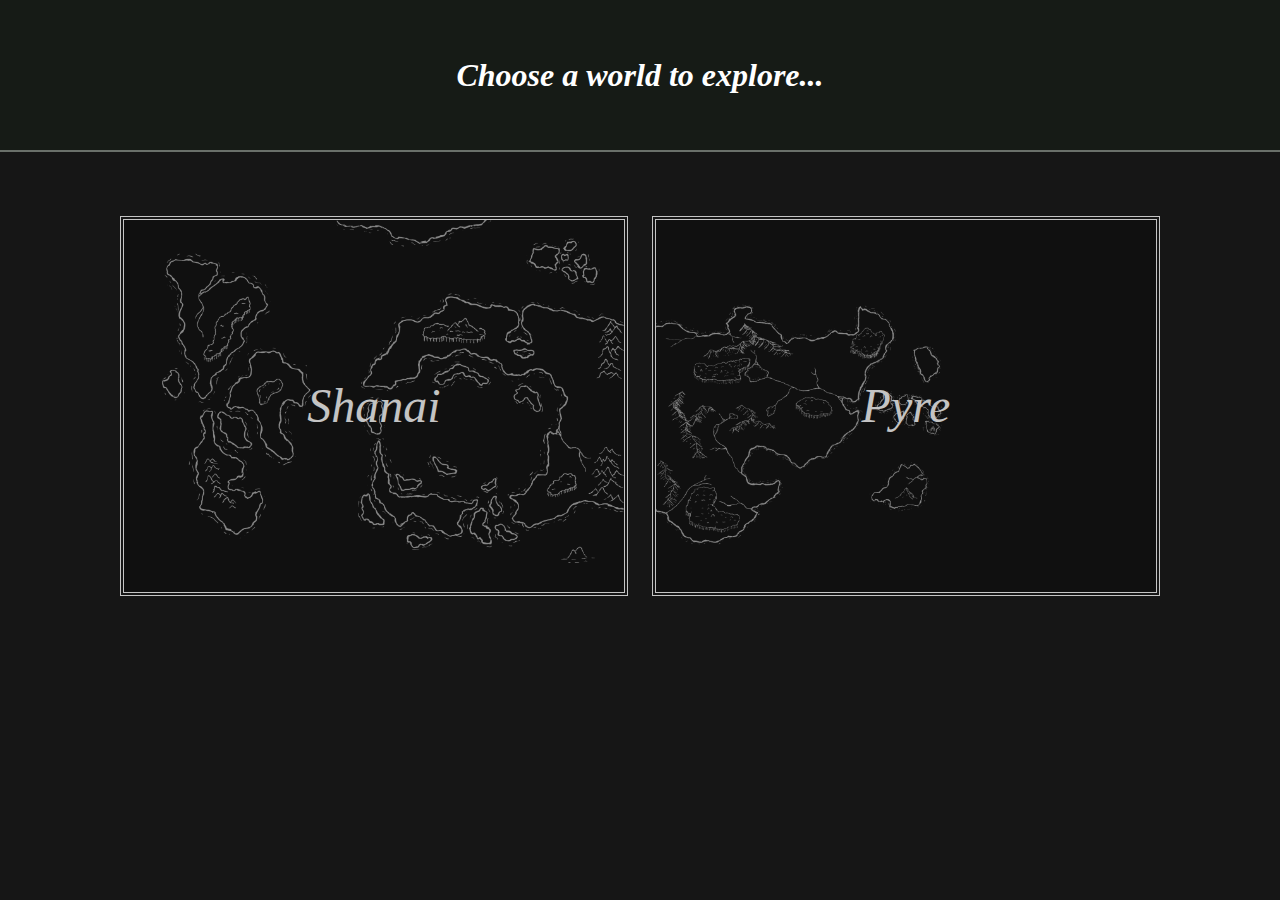
==== commit 48de9cc2: "style landing page" ====
--- a/index.html
+++ b/index.html
@@ -20,11 +20,11 @@
     <header>
       <div class="header-content">
         <!-- <h1 class="title"><a href="index.html">P<u>yr</u>e</a></h1> -->
+        <h2>Choose a world to explore...</h2>
       </div>
     </header>
 
     <main id="select-world-container">
-      <h2>Choose a world to explore...</h2>
       <div id="select-world">
         <div class="map-select-container">
           <a href="./shanai/index.html">
--- a/style.css
+++ b/style.css
@@ -38,7 +38,7 @@
   transition: all ease-in-out 200ms;
 }
 .map-select-container:last-child {
-  margin-left: 48px;
+  margin-left: 24px;
 }
 .map-select-container:hover {
   opacity: 100%;
@@ -62,9 +62,6 @@
   width: 100%;
   height: 100%;
   background: #0000004d; /* 30% opacity */
-}
-.select-nameplate:hover {
-  color: #b67c00;
 }
 
 /* end landing */
